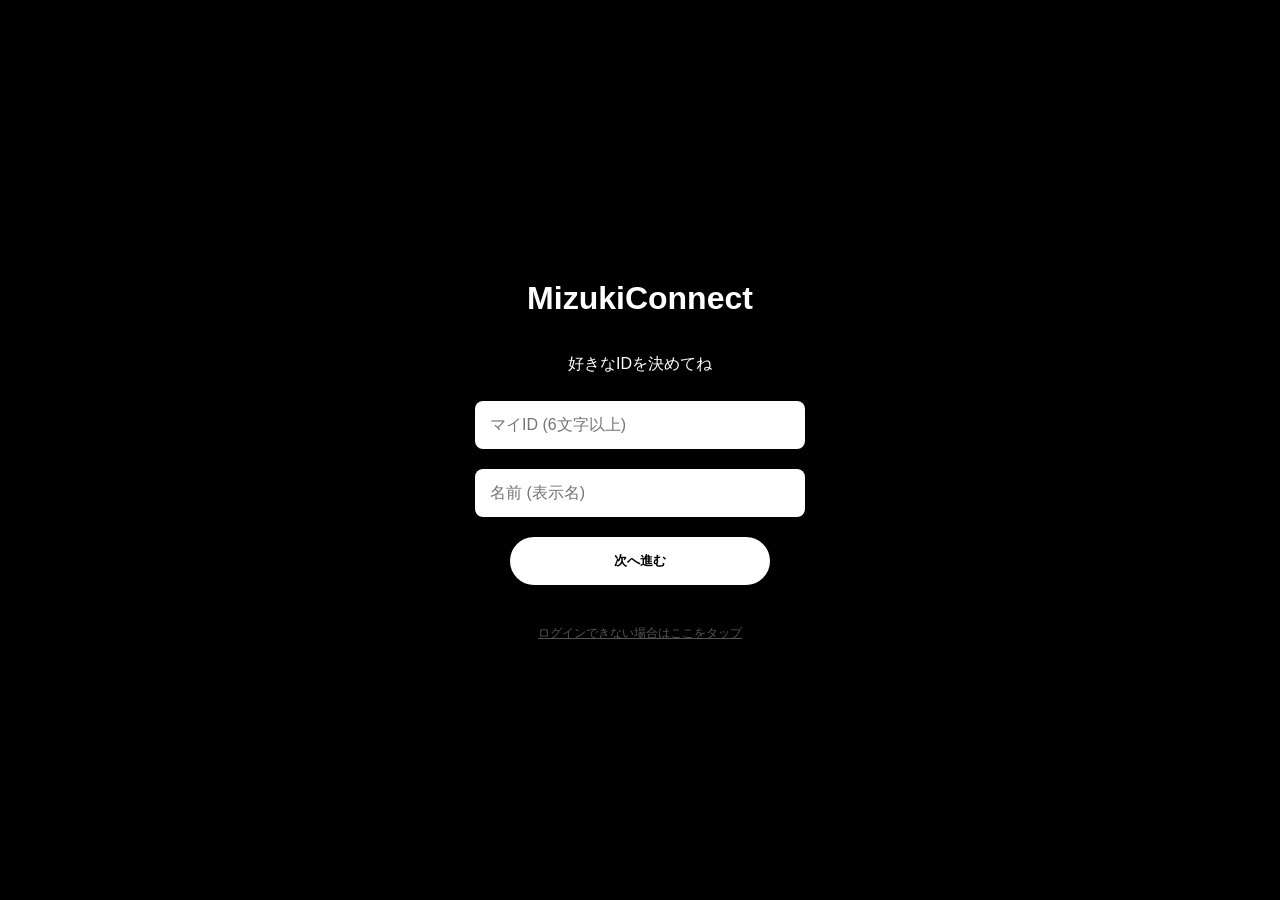
==== index.html @ 797a946e "Update index.html" ====
<!DOCTYPE html>
<html lang="ja">
<head>
    <meta charset="UTF-8">
    <meta name="viewport" content="width=device-width, initial-scale=1.0">
    <title>MizukiConnect</title>
    <script src="https://accounts.google.com/gsi/client" async defer></script>
    <style>
        :root { --line-green: #06c755; --line-bg: #7494be; }
        body { font-family: sans-serif; margin: 0; background: #000; color: white; text-align: center; }
        .screen { display: none; height: 100vh; flex-direction: column; align-items: center; justify-content: center; }
        .active { display: flex; }
        .btn { width: 260px; padding: 15px; margin: 10px; border-radius: 30px; border: none; font-weight: bold; cursor: pointer; }
        input { border-radius: 8px; border: none; padding: 15px; margin: 10px; width: 80%; max-width: 300px; font-size: 16px; }
        
        /* ホーム画面 */
        #home-screen { background: #fff; color: #000; justify-content: flex-start; }
        .header { width: 100%; padding: 15px; font-weight: bold; border-bottom: 1px solid #eee; box-sizing: border-box; text-align: left; }
        .nav { display: flex; justify-content: space-around; background: #fff; border-top: 1px solid #eee; padding: 15px 0; position: fixed; bottom: 0; width: 100%; font-size: 24px; }
    </style>
</head>
<body>

    <div id="id-setup-screen" class="screen active">
        <h1>MizukiConnect</h1>
        <p>好きなIDを決めてね</p>
        <input type="text" id="mizu-id" placeholder="マイID (6文字以上)" oninput="vId()">
        <input type="text" id="mizu-name" placeholder="名前 (表示名)">
        <button id="next-btn" class="btn" style="background:#fff; color:#000;" onclick="goToLogin()" disabled>次へ進む</button>
        <div style="margin-top:30px; font-size:12px; color:#555; text-decoration:underline;" onclick="forceStart()">ログインできない場合はここをタップ</div>
    </div>

    <div id="login-screen" class="screen">
        <h2>Googleで本人確認</h2>
        <div style="margin: 20px auto;">
            <div id="g_id_onload"
                 data-client_id="391723430266-hiijbc67trrqmumu6160fj61g2nvauba.apps.googleusercontent.com"
                 data-callback="handleCredentialResponse"
                 data-auto_prompt="false">
            </div>
            <div class="g_id_signin" data-type="standard"></div>
        </div>
        <button class="btn" style="background:none; color:#888;" onclick="switchScreen('id-setup-screen')">戻る</button>
    </div>

    <div id="home-screen" class="screen">
        <div class="header">トーク一覧</div>
        <div style="padding: 20px; text-align: center;">
            <p>🎉 ログイン成功！</p>
            <p id="display-my-id" style="color:var(--line-green); font-weight:bold;"></p>
        </div>
        <div class="nav">
            <div onclick="location.reload()">🏠</div>
            <div onclick="alert('チャット準備中！')">💬</div>
        </div>
    </div>

    <script>
        const SHEET_URL = "https://script.google.com/macros/s/AKfycbw-E_MHkIPI8VjStwkUGjJOwdd1cPqoRJHHX-2LSt6ssL4J7bI4RXhqOjHw_WBS1KYNzw/exec";

        function switchScreen(id) {
            document.querySelectorAll('.screen').forEach(s => s.classList.remove('active'));
            document.getElementById(id).classList.add('active');
        }

        function vId() {
            const id = document.getElementById('mizu-id').value;
            document.getElementById('next-btn').disabled = (id.length < 6);
        }

        function goToLogin() {
            switchScreen('login-screen');
        }

        // Googleログインが成功した時の「強制」処理
        function handleCredentialResponse(response) {
            console.log("Login success, redirecting...");
            
            const payload = JSON.parse(atob(response.credential.split('.')[1]));
            const mid = document.getElementById('mizu-id').value;
            const mname = document.getElementById('mizu-name').value || "名無し";

            // スプレッドシートに送信
            fetch(`${SHEET_URL}?email=${encodeURIComponent(payload.email)}&id=${encodeURIComponent(mid)}&name=${encodeURIComponent(mname)}`, { mode: 'no-cors' });

            // ログイン状態を保存
            localStorage.setItem('mizuki_login_ok', 'true');
            localStorage.setItem('mizuki_my_id', mid);

            // 【重要】これがあれば無限ループしない！強制的に画面を切り替える
            setTimeout(() => {
                enterApp(mid);
            }, 500);
        }

        function enterApp(id) {
            document.getElementById('display-my-id').innerText = "ID: @" + id;
            switchScreen('home-screen');
        }

        // 強制ログインボタン用
        function forceStart() {
            localStorage.setItem('mizuki_login_ok', 'true');
            enterApp("GuestUser");
        }

        // ページ読み込み時にログイン済みかチェック
        window.onload = () => {
            if (localStorage.getItem('mizuki_login_ok') === 'true') {
                enterApp(localStorage.getItem('mizuki_my_id') || "User");
            }
        }
    </script>
</body>
</html>
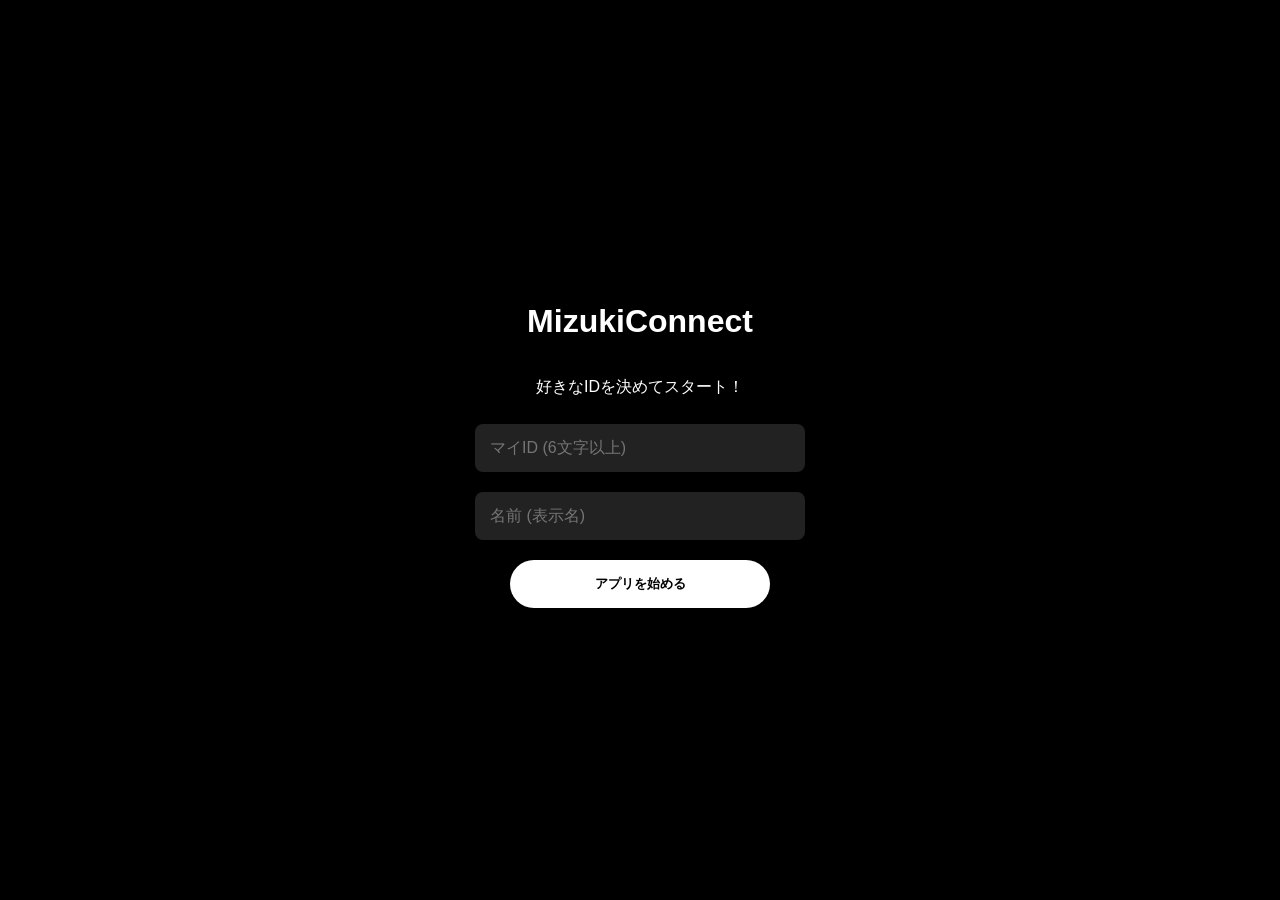
==== commit a44e4cf3: "Update index.html" ====
--- a/index.html
+++ b/index.html
@@ -4,14 +4,13 @@
     <meta charset="UTF-8">
     <meta name="viewport" content="width=device-width, initial-scale=1.0">
     <title>MizukiConnect</title>
-    <script src="https://accounts.google.com/gsi/client" async defer></script>
     <style>
         :root { --line-green: #06c755; --line-bg: #7494be; }
         body { font-family: sans-serif; margin: 0; background: #000; color: white; text-align: center; }
         .screen { display: none; height: 100vh; flex-direction: column; align-items: center; justify-content: center; }
         .active { display: flex; }
-        .btn { width: 260px; padding: 15px; margin: 10px; border-radius: 30px; border: none; font-weight: bold; cursor: pointer; }
-        input { border-radius: 8px; border: none; padding: 15px; margin: 10px; width: 80%; max-width: 300px; font-size: 16px; }
+        .btn { width: 260px; padding: 15px; margin: 10px; border-radius: 30px; border: none; font-weight: bold; cursor: pointer; background: #fff; color: #000; }
+        input { border-radius: 8px; border: none; padding: 15px; margin: 10px; width: 80%; max-width: 300px; font-size: 16px; background: #222; color: #fff; }
         
         /* ホーム画面 */
         #home-screen { background: #fff; color: #000; justify-content: flex-start; }
@@ -23,35 +22,22 @@
 
     <div id="id-setup-screen" class="screen active">
         <h1>MizukiConnect</h1>
-        <p>好きなIDを決めてね</p>
+        <p>好きなIDを決めてスタート！</p>
         <input type="text" id="mizu-id" placeholder="マイID (6文字以上)" oninput="vId()">
         <input type="text" id="mizu-name" placeholder="名前 (表示名)">
-        <button id="next-btn" class="btn" style="background:#fff; color:#000;" onclick="goToLogin()" disabled>次へ進む</button>
-        <div style="margin-top:30px; font-size:12px; color:#555; text-decoration:underline;" onclick="forceStart()">ログインできない場合はここをタップ</div>
-    </div>
-
-    <div id="login-screen" class="screen">
-        <h2>Googleで本人確認</h2>
-        <div style="margin: 20px auto;">
-            <div id="g_id_onload"
-                 data-client_id="391723430266-hiijbc67trrqmumu6160fj61g2nvauba.apps.googleusercontent.com"
-                 data-callback="handleCredentialResponse"
-                 data-auto_prompt="false">
-            </div>
-            <div class="g_id_signin" data-type="standard"></div>
-        </div>
-        <button class="btn" style="background:none; color:#888;" onclick="switchScreen('id-setup-screen')">戻る</button>
+        <button id="next-btn" class="btn" onclick="startApp()" disabled>アプリを始める</button>
     </div>
 
     <div id="home-screen" class="screen">
         <div class="header">トーク一覧</div>
-        <div style="padding: 20px; text-align: center;">
-            <p>🎉 ログイン成功！</p>
-            <p id="display-my-id" style="color:var(--line-green); font-weight:bold;"></p>
+        <div style="padding: 40px; text-align: center;">
+            <p>🎉 MizukiConnectへようこそ！</p>
+            <p id="display-my-id" style="color:var(--line-green); font-weight:bold; font-size:20px;"></p>
+            <button class="btn" style="background:#eee;" onclick="logout()">ログアウトしてやり直す</button>
         </div>
         <div class="nav">
             <div onclick="location.reload()">🏠</div>
-            <div onclick="alert('チャット準備中！')">💬</div>
+            <div onclick="alert('チャット機能、絶賛開発中！')">💬</div>
         </div>
     </div>
 
@@ -68,46 +54,36 @@
             document.getElementById('next-btn').disabled = (id.length < 6);
         }
 
-        function goToLogin() {
-            switchScreen('login-screen');
-        }
-
-        // Googleログインが成功した時の「強制」処理
-        function handleCredentialResponse(response) {
-            console.log("Login success, redirecting...");
-            
-            const payload = JSON.parse(atob(response.credential.split('.')[1]));
+        // ボタンを押したら即開始！
+        function startApp() {
             const mid = document.getElementById('mizu-id').value;
             const mname = document.getElementById('mizu-name').value || "名無し";
 
-            // スプレッドシートに送信
-            fetch(`${SHEET_URL}?email=${encodeURIComponent(payload.email)}&id=${encodeURIComponent(mid)}&name=${encodeURIComponent(mname)}`, { mode: 'no-cors' });
+            // スプレッドシートに「登録しましたよ」ってこっそり送る
+            fetch(`${SHEET_URL}?email=skip-google&id=${encodeURIComponent(mid)}&name=${encodeURIComponent(mname)}`, { mode: 'no-cors' });
 
             // ログイン状態を保存
-            localStorage.setItem('mizuki_login_ok', 'true');
+            localStorage.setItem('mizuki_logged_in', 'true');
             localStorage.setItem('mizuki_my_id', mid);
 
-            // 【重要】これがあれば無限ループしない！強制的に画面を切り替える
-            setTimeout(() => {
-                enterApp(mid);
-            }, 500);
+            enterHome(mid);
         }
 
-        function enterApp(id) {
-            document.getElementById('display-my-id').innerText = "ID: @" + id;
+        function enterHome(id) {
+            document.getElementById('display-my-id').innerText = "@" + id;
             switchScreen('home-screen');
         }
 
-        // 強制ログインボタン用
-        function forceStart() {
-            localStorage.setItem('mizuki_login_ok', 'true');
-            enterApp("GuestUser");
+        function logout() {
+            localStorage.clear();
+            location.reload();
         }
 
-        // ページ読み込み時にログイン済みかチェック
+        // ページ読み込み時にチェック
         window.onload = () => {
-            if (localStorage.getItem('mizuki_login_ok') === 'true') {
-                enterApp(localStorage.getItem('mizuki_my_id') || "User");
+            const isLogin = localStorage.getItem('mizuki_logged_in');
+            if (isLogin === 'true') {
+                enterHome(localStorage.getItem('mizuki_my_id'));
             }
         }
     </script>
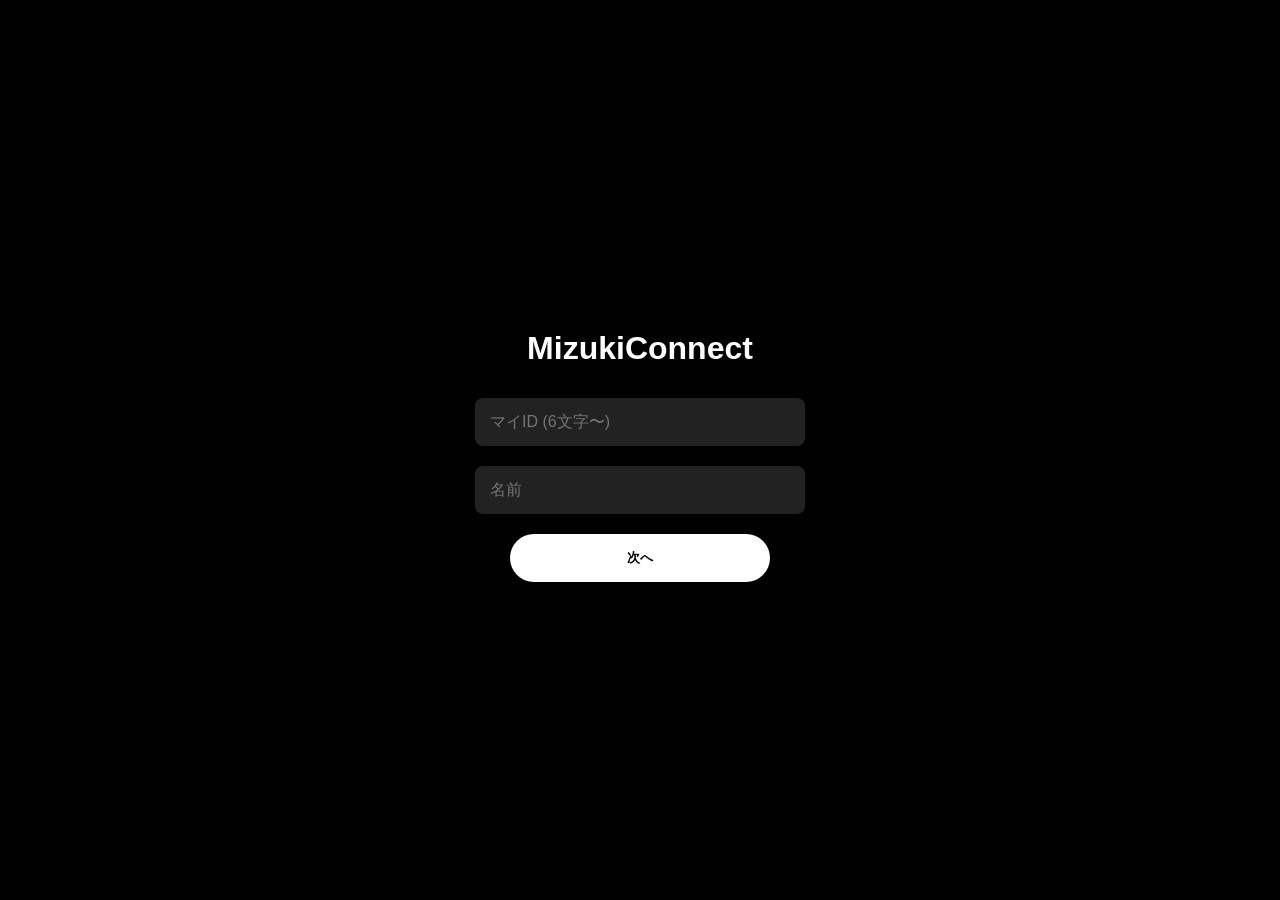
==== commit cab366eb: "Update index.html" ====
--- a/index.html
+++ b/index.html
@@ -4,86 +4,71 @@
     <meta charset="UTF-8">
     <meta name="viewport" content="width=device-width, initial-scale=1.0">
     <title>MizukiConnect</title>
+    <script src="https://accounts.google.com/gsi/client" async defer></script>
     <style>
-        :root { --line-green: #06c755; --line-bg: #7494be; }
-        body { font-family: sans-serif; margin: 0; background: #000; color: white; text-align: center; }
+        body { font-family: sans-serif; margin: 0; background: #000; color: #fff; text-align: center; }
         .screen { display: none; height: 100vh; flex-direction: column; align-items: center; justify-content: center; }
         .active { display: flex; }
-        .btn { width: 260px; padding: 15px; margin: 10px; border-radius: 30px; border: none; font-weight: bold; cursor: pointer; background: #fff; color: #000; }
+        .btn { width: 260px; padding: 15px; margin: 10px; border-radius: 30px; border: none; font-weight: bold; cursor: pointer; }
         input { border-radius: 8px; border: none; padding: 15px; margin: 10px; width: 80%; max-width: 300px; font-size: 16px; background: #222; color: #fff; }
-        
-        /* ホーム画面 */
-        #home-screen { background: #fff; color: #000; justify-content: flex-start; }
-        .header { width: 100%; padding: 15px; font-weight: bold; border-bottom: 1px solid #eee; box-sizing: border-box; text-align: left; }
-        .nav { display: flex; justify-content: space-around; background: #fff; border-top: 1px solid #eee; padding: 15px 0; position: fixed; bottom: 0; width: 100%; font-size: 24px; }
+        #home { background: #fff; color: #000; }
     </style>
 </head>
 <body>
 
-    <div id="id-setup-screen" class="screen active">
+    <div id="step1" class="screen active">
         <h1>MizukiConnect</h1>
-        <p>好きなIDを決めてスタート！</p>
-        <input type="text" id="mizu-id" placeholder="マイID (6文字以上)" oninput="vId()">
-        <input type="text" id="mizu-name" placeholder="名前 (表示名)">
-        <button id="next-btn" class="btn" onclick="startApp()" disabled>アプリを始める</button>
+        <input type="text" id="m-id" placeholder="マイID (6文字〜)">
+        <input type="text" id="m-name" placeholder="名前">
+        <button class="btn" style="background:#fff;" onclick="toStep2()">次へ</button>
     </div>
 
-    <div id="home-screen" class="screen">
-        <div class="header">トーク一覧</div>
-        <div style="padding: 40px; text-align: center;">
-            <p>🎉 MizukiConnectへようこそ！</p>
-            <p id="display-my-id" style="color:var(--line-green); font-weight:bold; font-size:20px;"></p>
-            <button class="btn" style="background:#eee;" onclick="logout()">ログアウトしてやり直す</button>
+    <div id="step2" class="screen">
+        <h2>Googleログイン</h2>
+        <div id="g_id_onload"
+             data-client_id="391723430266-hiijbc67trrqmumu6160fj61g2nvauba.apps.googleusercontent.com"
+             data-callback="onLogin">
         </div>
-        <div class="nav">
-            <div onclick="location.reload()">🏠</div>
-            <div onclick="alert('チャット機能、絶賛開発中！')">💬</div>
-        </div>
+        <div class="g_id_signin" data-type="standard"></div>
+        <button class="btn" style="background:none; color:#888;" onclick="location.reload()">戻る</button>
+    </div>
+
+    <div id="home" class="screen">
+        <h1>🏠 ホーム</h1>
+        <p id="myid-disp" style="font-weight:bold; color:#06c755; font-size:24px;"></p>
+        <button class="btn" style="background:#eee;" onclick="localStorage.clear();location.reload();">ログアウト</button>
     </div>
 
     <script>
-        const SHEET_URL = "https://script.google.com/macros/s/AKfycbw-E_MHkIPI8VjStwkUGjJOwdd1cPqoRJHHX-2LSt6ssL4J7bI4RXhqOjHw_WBS1KYNzw/exec";
+        const SHEET = "https://script.google.com/macros/s/AKfycbw-E_MHkIPI8VjStwkUGjJOwdd1cPqoRJHHX-2LSt6ssL4J7bI4RXhqOjHw_WBS1KYNzw/exec";
 
-        function switchScreen(id) {
-            document.querySelectorAll('.screen').forEach(s => s.classList.remove('active'));
-            document.getElementById(id).classList.add('active');
+        function toStep2() {
+            if(document.getElementById('m-id').value.length < 6) return alert("IDは6文字以上にしてね");
+            document.getElementById('step1').style.display = 'none';
+            document.getElementById('step2').style.display = 'flex';
         }
 
-        function vId() {
-            const id = document.getElementById('mizu-id').value;
-            document.getElementById('next-btn').disabled = (id.length < 6);
+        // ログイン成功時
+        function onLogin(res) {
+            const user = JSON.parse(atob(res.credential.split('.')[1]));
+            const id = document.getElementById('m-id').value;
+            const name = document.getElementById('m-name').value || "名無し";
+
+            // シートに送る
+            fetch(`${SHEET}?email=${user.email}&id=${id}&name=${name}`, { mode: 'no-cors' });
+
+            // 保存して再読み込み（これで無限ループを強制終了！）
+            localStorage.setItem('m_id', id);
+            location.reload(); 
         }
 
-        // ボタンを押したら即開始！
-        function startApp() {
-            const mid = document.getElementById('mizu-id').value;
-            const mname = document.getElementById('mizu-name').value || "名無し";
-
-            // スプレッドシートに「登録しましたよ」ってこっそり送る
-            fetch(`${SHEET_URL}?email=skip-google&id=${encodeURIComponent(mid)}&name=${encodeURIComponent(mname)}`, { mode: 'no-cors' });
-
-            // ログイン状態を保存
-            localStorage.setItem('mizuki_logged_in', 'true');
-            localStorage.setItem('mizuki_my_id', mid);
-
-            enterHome(mid);
-        }
-
-        function enterHome(id) {
-            document.getElementById('display-my-id').innerText = "@" + id;
-            switchScreen('home-screen');
-        }
-
-        function logout() {
-            localStorage.clear();
-            location.reload();
-        }
-
-        // ページ読み込み時にチェック
+        // 読み込み時にログイン済みか判定
         window.onload = () => {
-            const isLogin = localStorage.getItem('mizuki_logged_in');
-            if (isLogin === 'true') {
-                enterHome(localStorage.getItem('mizuki_my_id'));
+            const savedId = localStorage.getItem('m_id');
+            if (savedId) {
+                document.getElementById('step1').style.display = 'none';
+                document.getElementById('myid-disp').innerText = "@" + savedId;
+                document.getElementById('home').style.display = 'flex';
             }
         }
     </script>
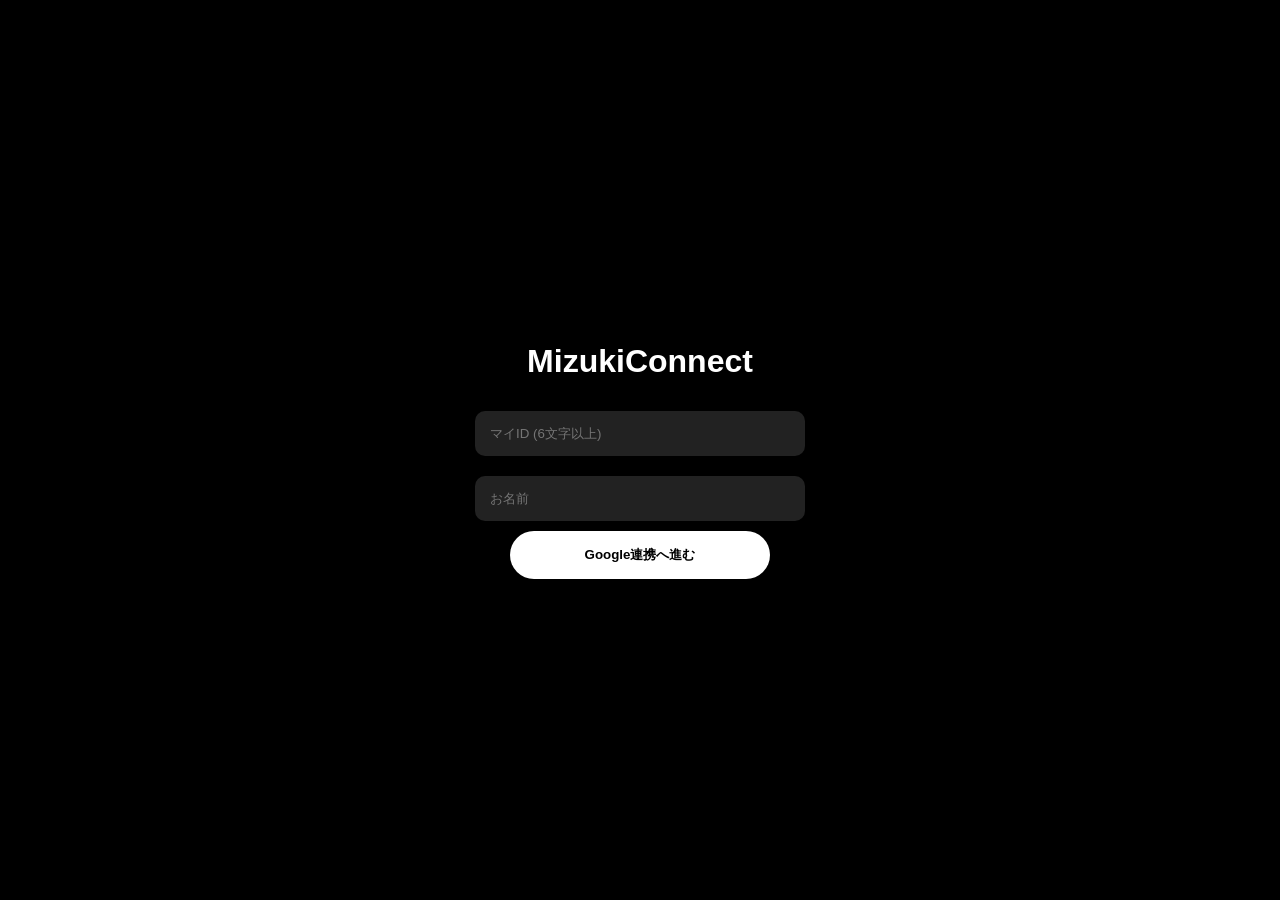
==== commit af7053a5: "Update index.html" ====
--- a/index.html
+++ b/index.html
@@ -9,66 +9,66 @@
         body { font-family: sans-serif; margin: 0; background: #000; color: #fff; text-align: center; }
         .screen { display: none; height: 100vh; flex-direction: column; align-items: center; justify-content: center; }
         .active { display: flex; }
-        .btn { width: 260px; padding: 15px; margin: 10px; border-radius: 30px; border: none; font-weight: bold; cursor: pointer; }
-        input { border-radius: 8px; border: none; padding: 15px; margin: 10px; width: 80%; max-width: 300px; font-size: 16px; background: #222; color: #fff; }
+        input { width: 80%; max-width: 300px; padding: 15px; margin: 10px; border-radius: 10px; border: none; background: #222; color: #fff; }
+        .btn { width: 260px; padding: 15px; border-radius: 30px; border: none; background: #fff; color: #000; font-weight: bold; cursor: pointer; }
         #home { background: #fff; color: #000; }
     </style>
 </head>
 <body>
 
-    <div id="step1" class="screen active">
+    <div id="sc1" class="screen active">
         <h1>MizukiConnect</h1>
-        <input type="text" id="m-id" placeholder="マイID (6文字〜)">
-        <input type="text" id="m-name" placeholder="名前">
-        <button class="btn" style="background:#fff;" onclick="toStep2()">次へ</button>
+        <input type="text" id="m-id" placeholder="マイID (6文字以上)">
+        <input type="text" id="m-name" placeholder="お名前">
+        <button class="btn" onclick="toSc2()">Google連携へ進む</button>
     </div>
 
-    <div id="step2" class="screen">
-        <h2>Googleログイン</h2>
+    <div id="sc2" class="screen">
+        <h2>Googleで本人確認</h2>
         <div id="g_id_onload"
              data-client_id="391723430266-hiijbc67trrqmumu6160fj61g2nvauba.apps.googleusercontent.com"
-             data-callback="onLogin">
+             data-callback="onLogin"
+             data-auto_prompt="false" 
+             data-itp_support="true">
         </div>
-        <div class="g_id_signin" data-type="standard"></div>
-        <button class="btn" style="background:none; color:#888;" onclick="location.reload()">戻る</button>
+        <div class="g_id_signin" data-type="standard" data-shape="pill"></div>
+        <p style="font-size:12px; color:#555; margin-top:20px;">※ボタンが反応しない場合は一度リロードしてね</p>
     </div>
 
     <div id="home" class="screen">
-        <h1>🏠 ホーム</h1>
-        <p id="myid-disp" style="font-weight:bold; color:#06c755; font-size:24px;"></p>
-        <button class="btn" style="background:#eee;" onclick="localStorage.clear();location.reload();">ログアウト</button>
+        <h1 style="color:#000;">🏠 Home</h1>
+        <p id="disp-id" style="color:#06c755; font-size:24px; font-weight:bold;"></p>
+        <button class="btn" style="background:#333; color:#fff;" onclick="localStorage.clear(); location.reload();">ログアウト</button>
     </div>
 
     <script>
         const SHEET = "https://script.google.com/macros/s/AKfycbw-E_MHkIPI8VjStwkUGjJOwdd1cPqoRJHHX-2LSt6ssL4J7bI4RXhqOjHw_WBS1KYNzw/exec";
 
-        function toStep2() {
-            if(document.getElementById('m-id').value.length < 6) return alert("IDは6文字以上にしてね");
-            document.getElementById('step1').style.display = 'none';
-            document.getElementById('step2').style.display = 'flex';
+        function toSc2() {
+            if(document.getElementById('m-id').value.length < 6) return alert("IDは6文字以上！");
+            document.getElementById('sc1').classList.remove('active');
+            document.getElementById('sc2').classList.add('active');
         }
 
-        // ログイン成功時
         function onLogin(res) {
             const user = JSON.parse(atob(res.credential.split('.')[1]));
-            const id = document.getElementById('m-id').value;
-            const name = document.getElementById('m-name').value || "名無し";
+            const mid = document.getElementById('m-id').value;
+            const mname = document.getElementById('m-name').value || "名無し";
 
-            // シートに送る
-            fetch(`${SHEET}?email=${user.email}&id=${id}&name=${name}`, { mode: 'no-cors' });
+            // スプレッドシートに送信
+            fetch(`${SHEET}?email=${user.email}&id=${mid}&name=${mname}`, { mode: 'no-cors' });
 
-            // 保存して再読み込み（これで無限ループを強制終了！）
-            localStorage.setItem('m_id', id);
+            // 記憶して強制リロード（これで画面を完全にリセットする）
+            localStorage.setItem('mizu_logged', mid);
             location.reload(); 
         }
 
-        // 読み込み時にログイン済みか判定
         window.onload = () => {
-            const savedId = localStorage.getItem('m_id');
-            if (savedId) {
-                document.getElementById('step1').style.display = 'none';
-                document.getElementById('myid-disp').innerText = "@" + savedId;
-                document.getElementById('home').style.display = 'flex';
+            const saved = localStorage.getItem('mizu_logged');
+            if (saved) {
+                document.getElementById('sc1').classList.remove('active');
+                document.getElementById('disp-id').innerText = "@" + saved;
+                document.getElementById('home').classList.add('active');
             }
         }
     </script>
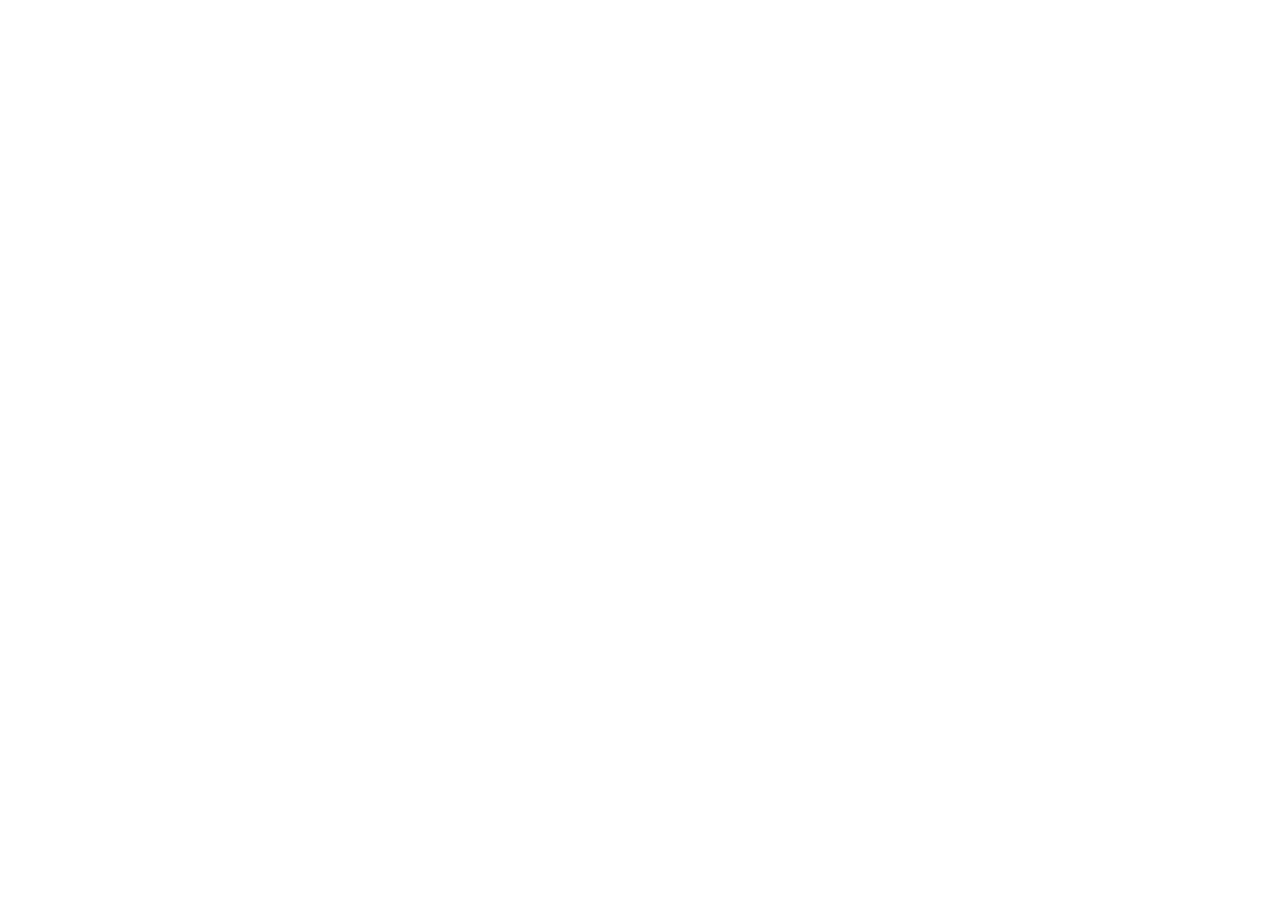
==== commit 07700da9: "Update index.html" ====
--- a/index.html
+++ b/index.html
@@ -1,76 +1,35 @@
 <!DOCTYPE html>
-<html lang="ja">
+<html>
 <head>
-    <meta charset="UTF-8">
-    <meta name="viewport" content="width=device-width, initial-scale=1.0">
-    <title>MizukiConnect</title>
-    <script src="https://accounts.google.com/gsi/client" async defer></script>
-    <style>
-        body { font-family: sans-serif; margin: 0; background: #000; color: #fff; text-align: center; }
-        .screen { display: none; height: 100vh; flex-direction: column; align-items: center; justify-content: center; }
-        .active { display: flex; }
-        input { width: 80%; max-width: 300px; padding: 15px; margin: 10px; border-radius: 10px; border: none; background: #222; color: #fff; }
-        .btn { width: 260px; padding: 15px; border-radius: 30px; border: none; background: #fff; color: #000; font-weight: bold; cursor: pointer; }
-        #home { background: #fff; color: #000; }
-    </style>
+  <meta charset="UTF-8">
+  <title>Googleログインサンプル</title>
+  <!-- Googleのライブラリを読み込む -->
+  <script src="https://accounts.google.com/gsi/client" async defer></script>
 </head>
 <body>
 
-    <div id="sc1" class="screen active">
-        <h1>MizukiConnect</h1>
-        <input type="text" id="m-id" placeholder="マイID (6文字以上)">
-        <input type="text" id="m-name" placeholder="お名前">
-        <button class="btn" onclick="toSc2()">Google連携へ進む</button>
-    </div>
+  <!-- ログインボタンの表示エリア -->
+  <div id="g_id_onload"
+       data-client_id="391723430266-hiijbc67trrqmumu6160fj61g2nvauba.apps.googleusercontent.com"
+       data-callback="handleCredentialResponse"
+       data-auto_prompt="false">
+  </div>
+  <div class="g_id_signin"
+       data-type="standard"
+       data-size="large"
+       data-theme="outline"
+       data-text="sign_in_with"
+       data-shape="rectangular"
+       data-logo_alignment="left">
+  </div>
 
-    <div id="sc2" class="screen">
-        <h2>Googleで本人確認</h2>
-        <div id="g_id_onload"
-             data-client_id="391723430266-hiijbc67trrqmumu6160fj61g2nvauba.apps.googleusercontent.com"
-             data-callback="onLogin"
-             data-auto_prompt="false" 
-             data-itp_support="true">
-        </div>
-        <div class="g_id_signin" data-type="standard" data-shape="pill"></div>
-        <p style="font-size:12px; color:#555; margin-top:20px;">※ボタンが反応しない場合は一度リロードしてね</p>
-    </div>
+  <script>
+    // ログイン成功時に呼ばれるコールバック関数
+    function handleCredentialResponse(response) {
+      console.log("Encoded JWT ID token: " + response.credential);
+      // ここでJWTトークンをバックエンドに送信して検証する
+    }
+  </script>
 
-    <div id="home" class="screen">
-        <h1 style="color:#000;">🏠 Home</h1>
-        <p id="disp-id" style="color:#06c755; font-size:24px; font-weight:bold;"></p>
-        <button class="btn" style="background:#333; color:#fff;" onclick="localStorage.clear(); location.reload();">ログアウト</button>
-    </div>
-
-    <script>
-        const SHEET = "https://script.google.com/macros/s/AKfycbw-E_MHkIPI8VjStwkUGjJOwdd1cPqoRJHHX-2LSt6ssL4J7bI4RXhqOjHw_WBS1KYNzw/exec";
-
-        function toSc2() {
-            if(document.getElementById('m-id').value.length < 6) return alert("IDは6文字以上！");
-            document.getElementById('sc1').classList.remove('active');
-            document.getElementById('sc2').classList.add('active');
-        }
-
-        function onLogin(res) {
-            const user = JSON.parse(atob(res.credential.split('.')[1]));
-            const mid = document.getElementById('m-id').value;
-            const mname = document.getElementById('m-name').value || "名無し";
-
-            // スプレッドシートに送信
-            fetch(`${SHEET}?email=${user.email}&id=${mid}&name=${mname}`, { mode: 'no-cors' });
-
-            // 記憶して強制リロード（これで画面を完全にリセットする）
-            localStorage.setItem('mizu_logged', mid);
-            location.reload(); 
-        }
-
-        window.onload = () => {
-            const saved = localStorage.getItem('mizu_logged');
-            if (saved) {
-                document.getElementById('sc1').classList.remove('active');
-                document.getElementById('disp-id').innerText = "@" + saved;
-                document.getElementById('home').classList.add('active');
-            }
-        }
-    </script>
 </body>
 </html>
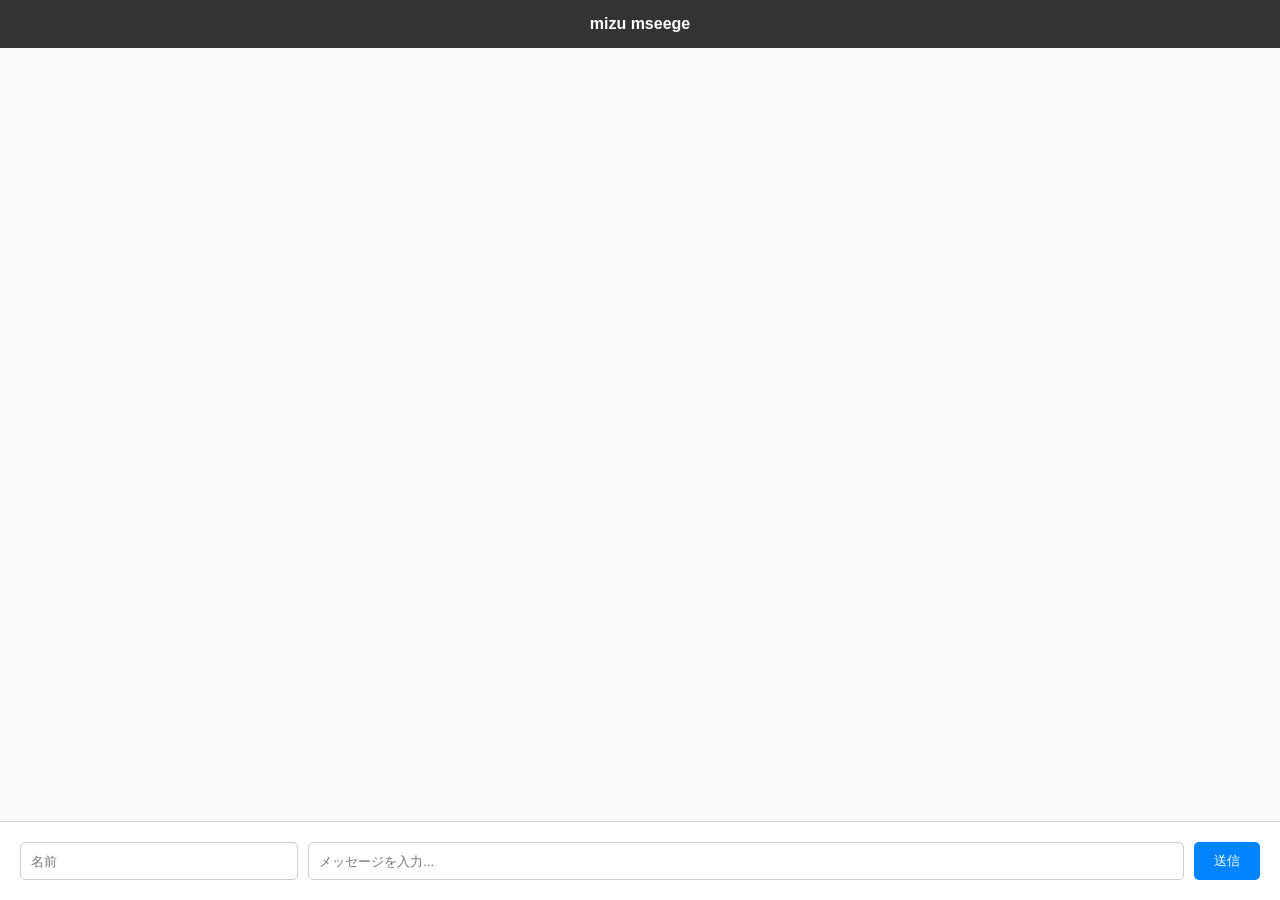
==== commit ab2c0179: "Update index.html" ====
--- a/index.html
+++ b/index.html
@@ -1,35 +1,82 @@
 <!DOCTYPE html>
-<html>
+<html lang="ja">
 <head>
   <meta charset="UTF-8">
-  <title>Googleログインサンプル</title>
-  <!-- Googleのライブラリを読み込む -->
-  <script src="https://accounts.google.com/gsi/client" async defer></script>
+  <meta name="viewport" content="width=device-width, initial-scale=1.0">
+  <title>mizu mseege</title>
+  <style>
+    body { font-family: 'Helvetica Neue', Arial, sans-serif; background: #fafafa; margin: 0; display: flex; flex-direction: column; height: 100vh; }
+    header { background: #333; color: white; padding: 15px; text-align: center; font-weight: bold; }
+    #chat-box { flex: 1; overflow-y: auto; padding: 20px; display: flex; flex-direction: column; gap: 10px; }
+    .msg { background: white; padding: 10px 15px; border-radius: 15px; border: 1px solid #eee; align-self: flex-start; max-width: 80%; box-shadow: 0 2px 5px rgba(0,0,0,0.05); }
+    .footer { background: white; padding: 20px; border-top: 1px solid #ddd; display: flex; gap: 10px; }
+    input { flex: 1; padding: 10px; border: 1px solid #ccc; border-radius: 5px; outline: none; }
+    button { padding: 10px 20px; background: #0084ff; color: white; border: none; border-radius: 5px; cursor: pointer; }
+    button:disabled { background: #ccc; }
+  </style>
 </head>
 <body>
 
-  <!-- ログインボタンの表示エリア -->
-  <div id="g_id_onload"
-       data-client_id="391723430266-hiijbc67trrqmumu6160fj61g2nvauba.apps.googleusercontent.com"
-       data-callback="handleCredentialResponse"
-       data-auto_prompt="false">
-  </div>
-  <div class="g_id_signin"
-       data-type="standard"
-       data-size="large"
-       data-theme="outline"
-       data-text="sign_in_with"
-       data-shape="rectangular"
-       data-logo_alignment="left">
-  </div>
+<header>mizu mseege</header>
 
-  <script>
-    // ログイン成功時に呼ばれるコールバック関数
-    function handleCredentialResponse(response) {
-      console.log("Encoded JWT ID token: " + response.credential);
-      // ここでJWTトークンをバックエンドに送信して検証する
+<div id="chat-box"></div>
+
+<div class="footer">
+  <input type="text" id="name" placeholder="名前" style="flex: 0.3;">
+  <input type="text" id="content" placeholder="メッセージを入力...">
+  <button id="send-btn" onclick="sendMessage()">送信</button>
+</div>
+
+<script>
+  // ここにGASのウェブアプリURLを貼る
+  const ENDPOINT = "https://script.google.com/macros/s/AKfycby37Xl875sDvAX73KVIDjhWfZ_Wtgu02HCGta7ku-i27rhwm55bscAyYBSqCSSnLB6Qlg/exec";
+
+  // メッセージ読み込み
+  async function loadMessages() {
+    try {
+      const res = await fetch(ENDPOINT);
+      const data = await res.json();
+      const chatBox = document.getElementById('chat-box');
+      chatBox.innerHTML = data.map(m => `
+        <div class="msg">
+          <small style="color:#888;">${m.name}</small><br>
+          ${m.message}
+        </div>
+      `).join('');
+      chatBox.scrollTop = chatBox.scrollHeight;
+    } catch (e) {
+      console.error("読み込みエラー:", e);
     }
-  </script>
+  }
+
+  // 送信処理
+  async function sendMessage() {
+    const name = document.getElementById('name').value || "ななし";
+    const message = document.getElementById('content').value;
+    const btn = document.getElementById('send-btn');
+
+    if (!message) return;
+
+    btn.disabled = true;
+    try {
+      await fetch(ENDPOINT, {
+        method: "POST",
+        body: JSON.stringify({ name: name, message: message })
+      });
+      document.getElementById('content').value = "";
+      loadMessages();
+    } catch (e) {
+      alert("送信に失敗したよ");
+    } finally {
+      btn.disabled = false;
+    }
+  }
+
+  // 初回読み込み
+  loadMessages();
+  // 10秒ごとに自動更新
+  setInterval(loadMessages, 10000);
+</script>
 
 </body>
 </html>
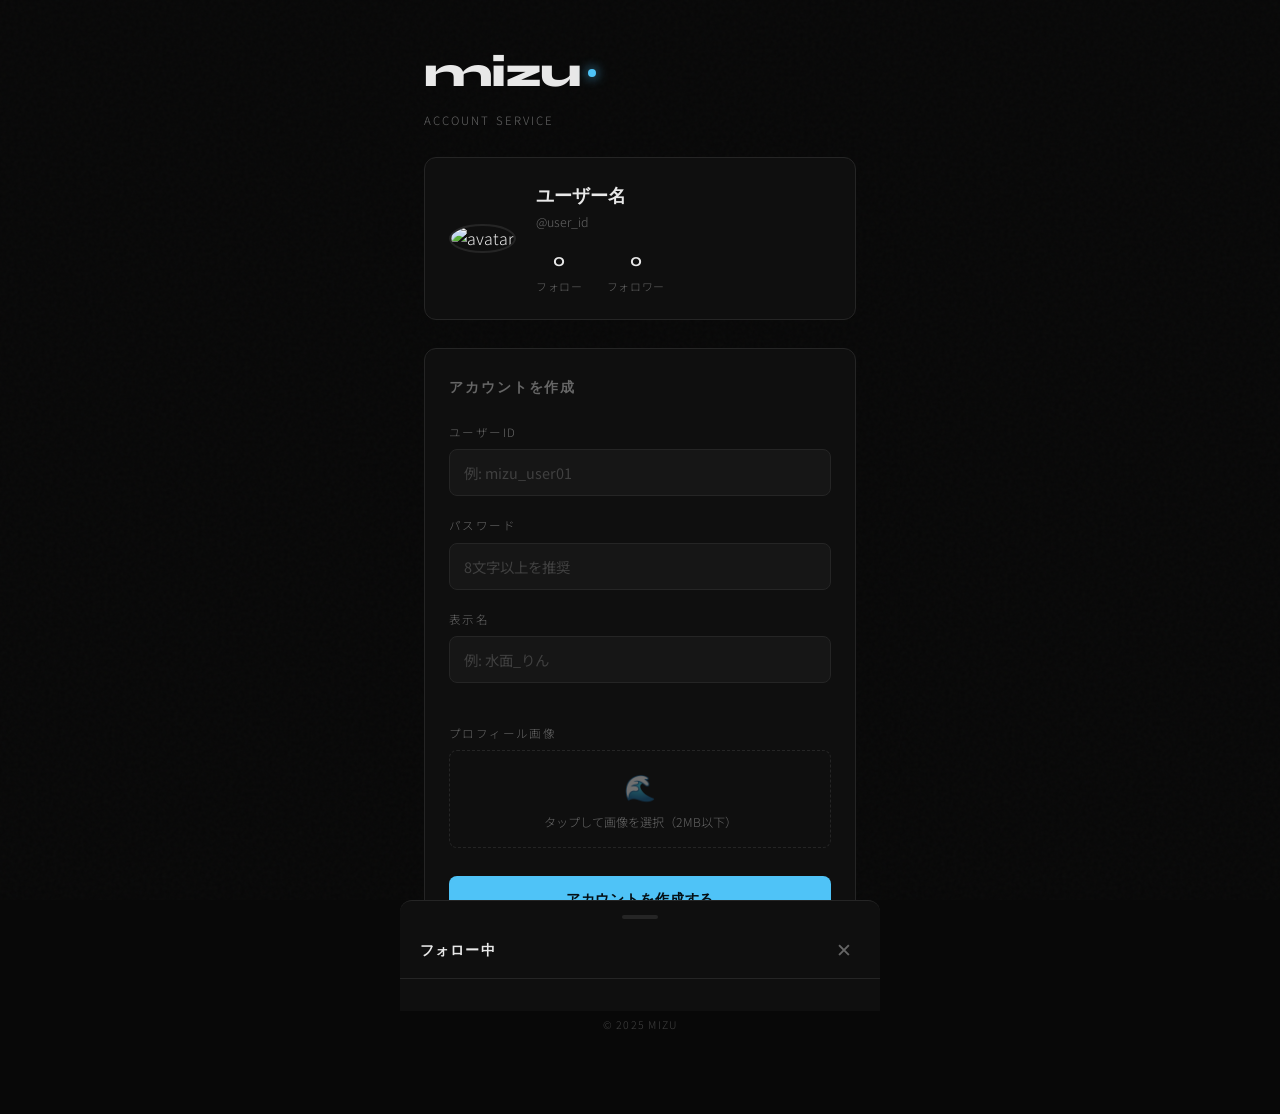
==== commit 9de13f94: "Add files via upload" ====
--- a/index.html
+++ b/index.html
@@ -3,80 +3,699 @@
 <head>
   <meta charset="UTF-8">
   <meta name="viewport" content="width=device-width, initial-scale=1.0">
-  <title>mizu mseege</title>
+  <title>mizu — accountservice</title>
+  <link rel="preconnect" href="https://fonts.googleapis.com">
+  <link href="https://fonts.googleapis.com/css2?family=Syne:wght@400;600;800&family=Noto+Sans+JP:wght@300;400;500&display=swap" rel="stylesheet">
   <style>
-    body { font-family: 'Helvetica Neue', Arial, sans-serif; background: #fafafa; margin: 0; display: flex; flex-direction: column; height: 100vh; }
-    header { background: #333; color: white; padding: 15px; text-align: center; font-weight: bold; }
-    #chat-box { flex: 1; overflow-y: auto; padding: 20px; display: flex; flex-direction: column; gap: 10px; }
-    .msg { background: white; padding: 10px 15px; border-radius: 15px; border: 1px solid #eee; align-self: flex-start; max-width: 80%; box-shadow: 0 2px 5px rgba(0,0,0,0.05); }
-    .footer { background: white; padding: 20px; border-top: 1px solid #ddd; display: flex; gap: 10px; }
-    input { flex: 1; padding: 10px; border: 1px solid #ccc; border-radius: 5px; outline: none; }
-    button { padding: 10px 20px; background: #0084ff; color: white; border: none; border-radius: 5px; cursor: pointer; }
-    button:disabled { background: #ccc; }
+/* ============================================================
+   style.css — mizu accountservice
+   Theme: Deep black / water-like accent
+   ============================================================ */
+
+*, *::before, *::after { box-sizing: border-box; margin: 0; padding: 0; }
+
+:root {
+  --bg:         #080808;
+  --bg-card:    #0f0f0f;
+  --bg-input:   #161616;
+  --border:     #252525;
+  --accent:     #4fc3f7;       /* water blue */
+  --accent-dim: #1a4a5e;
+  --text:       #e8e8e8;
+  --text-dim:   #666;
+  --text-muted: #404040;
+  --ok:         #4caf82;
+  --error:      #ef5350;
+  --font-display: 'Syne', sans-serif;
+  --font-body:    'Noto Sans JP', sans-serif;
+  --radius:     12px;
+  --radius-sm:  8px;
+  --transition: 0.22s cubic-bezier(.4,0,.2,1);
+}
+
+html { scroll-behavior: smooth; }
+
+body {
+  background: var(--bg);
+  color: var(--text);
+  font-family: var(--font-body);
+  font-weight: 300;
+  min-height: 100dvh;
+  display: flex;
+  flex-direction: column;
+  align-items: center;
+  padding: 0 0 80px;
+  line-height: 1.6;
+  -webkit-font-smoothing: antialiased;
+}
+
+/* ── Noise grain overlay ── */
+body::before {
+  content: '';
+  position: fixed;
+  inset: 0;
+  background-image: url("data:image/svg+xml,%3Csvg viewBox='0 0 256 256' xmlns='http://www.w3.org/2000/svg'%3E%3Cfilter id='noise'%3E%3CfeTurbulence type='fractalNoise' baseFrequency='0.9' numOctaves='4' stitchTiles='stitch'/%3E%3C/filter%3E%3Crect width='100%25' height='100%25' filter='url(%23noise)' opacity='1'/%3E%3C/svg%3E");
+  opacity: 0.025;
+  pointer-events: none;
+  z-index: 0;
+}
+
+/* ============================================================
+   HEADER
+   ============================================================ */
+.site-header {
+  width: 100%;
+  max-width: 480px;
+  padding: 40px 24px 0;
+  position: relative;
+  z-index: 1;
+}
+
+.logo {
+  font-family: var(--font-display);
+  font-weight: 800;
+  font-size: clamp(1.8rem, 6vw, 2.6rem);
+  letter-spacing: -0.04em;
+  color: var(--text);
+  display: flex;
+  align-items: center;
+  gap: 8px;
+}
+
+.logo-dot {
+  width: 8px; height: 8px;
+  border-radius: 50%;
+  background: var(--accent);
+  display: inline-block;
+  box-shadow: 0 0 12px var(--accent);
+  animation: pulse 2.4s ease-in-out infinite;
+}
+
+@keyframes pulse {
+  0%, 100% { opacity: 1;   transform: scale(1); }
+  50%       { opacity: 0.4; transform: scale(0.7); }
+}
+
+.tagline {
+  font-size: 0.72rem;
+  letter-spacing: 0.18em;
+  text-transform: uppercase;
+  color: var(--text-dim);
+  margin-top: 4px;
+}
+
+/* ============================================================
+   PROFILE SECTION（プロフィール表示用・サンプル）
+   ============================================================ */
+.profile-section {
+  width: 100%;
+  max-width: 480px;
+  padding: 28px 24px 0;
+  position: relative;
+  z-index: 1;
+}
+
+.profile-card {
+  background: var(--bg-card);
+  border: 1px solid var(--border);
+  border-radius: var(--radius);
+  padding: 24px;
+  display: flex;
+  gap: 20px;
+  align-items: center;
+}
+
+.profile-avatar-wrap {
+  flex-shrink: 0;
+  position: relative;
+}
+
+.profile-avatar {
+  width: 72px; height: 72px;
+  border-radius: 50%;
+  object-fit: cover;
+  border: 2px solid var(--border);
+}
+
+.profile-info { flex: 1; min-width: 0; }
+
+.profile-name {
+  font-family: var(--font-display);
+  font-size: 1.15rem;
+  font-weight: 600;
+  display: flex;
+  align-items: center;
+  gap: 8px;
+}
+
+.profile-name [data-copy] {
+  cursor: pointer;
+  opacity: 0;
+  font-size: 0.75rem;
+  color: var(--accent);
+  transition: opacity var(--transition);
+  user-select: none;
+}
+
+.profile-name:hover [data-copy] { opacity: 1; }
+
+.profile-id {
+  font-size: 0.78rem;
+  color: var(--text-dim);
+  margin-top: 2px;
+}
+
+.profile-stats {
+  display: flex;
+  gap: 24px;
+  margin-top: 14px;
+}
+
+.stat-item {
+  display: flex;
+  flex-direction: column;
+  align-items: center;
+  gap: 2px;
+}
+
+.stat-num {
+  font-family: var(--font-display);
+  font-size: 1.1rem;
+  font-weight: 600;
+}
+
+.stat-label {
+  font-size: 0.68rem;
+  color: var(--text-dim);
+  letter-spacing: 0.06em;
+}
+
+#follow-count {
+  cursor: pointer;
+  border-radius: var(--radius-sm);
+  padding: 6px 10px;
+  margin: -6px -10px;
+  transition: background var(--transition);
+}
+
+#follow-count:hover { background: rgba(79,195,247,.08); }
+
+/* ============================================================
+   MAIN CARD
+   ============================================================ */
+.main-card {
+  width: 100%;
+  max-width: 480px;
+  padding: 28px 24px 0;
+  position: relative;
+  z-index: 1;
+}
+
+.card {
+  background: var(--bg-card);
+  border: 1px solid var(--border);
+  border-radius: var(--radius);
+  padding: 28px 24px;
+}
+
+.card-title {
+  font-family: var(--font-display);
+  font-size: 0.85rem;
+  font-weight: 600;
+  letter-spacing: 0.14em;
+  text-transform: uppercase;
+  color: var(--text-dim);
+  margin-bottom: 24px;
+}
+
+/* ============================================================
+   FORM
+   ============================================================ */
+.form-group {
+  margin-bottom: 20px;
+}
+
+.form-label {
+  display: block;
+  font-size: 0.72rem;
+  letter-spacing: 0.12em;
+  text-transform: uppercase;
+  color: var(--text-dim);
+  margin-bottom: 8px;
+}
+
+.form-input {
+  width: 100%;
+  background: var(--bg-input);
+  border: 1px solid var(--border);
+  border-radius: var(--radius-sm);
+  padding: 12px 14px;
+  color: var(--text);
+  font-family: var(--font-body);
+  font-size: 0.9rem;
+  outline: none;
+  transition: border-color var(--transition), box-shadow var(--transition);
+  -webkit-appearance: none;
+}
+
+.form-input::placeholder { color: var(--text-muted); }
+
+.form-input:focus {
+  border-color: var(--accent);
+  box-shadow: 0 0 0 3px rgba(79,195,247,.12);
+}
+
+/* 名前ステータス */
+#name-status {
+  font-size: 0.76rem;
+  margin-top: 6px;
+  min-height: 1.2em;
+  transition: color var(--transition);
+}
+
+#name-status[data-type="loading"] { color: var(--text-dim); }
+#name-status[data-type="ok"]      { color: var(--ok); }
+#name-status[data-type="error"]   { color: var(--error); }
+
+/* サジェスト */
+#name-suggestions {
+  margin-top: 10px;
+}
+
+.suggest-label {
+  font-size: 0.68rem;
+  color: var(--text-dim);
+  margin-bottom: 8px;
+  letter-spacing: 0.06em;
+}
+
+.suggest-chip {
+  display: inline-block;
+  background: var(--bg-input);
+  border: 1px solid var(--accent-dim);
+  color: var(--accent);
+  border-radius: 100px;
+  padding: 5px 14px;
+  font-size: 0.78rem;
+  font-family: var(--font-body);
+  cursor: pointer;
+  margin: 0 6px 6px 0;
+  transition: background var(--transition), transform var(--transition);
+}
+
+.suggest-chip:hover {
+  background: rgba(79,195,247,.08);
+  transform: translateY(-1px);
+}
+
+.suggest-chip:active { transform: translateY(0); }
+
+/* ── 画像アップロード ── */
+.image-upload-area {
+  border: 1px dashed var(--border);
+  border-radius: var(--radius-sm);
+  overflow: hidden;
+  position: relative;
+  cursor: pointer;
+  transition: border-color var(--transition);
+}
+
+.image-upload-area:hover { border-color: var(--accent); }
+
+.image-upload-area input[type="file"] {
+  position: absolute;
+  inset: 0;
+  opacity: 0;
+  cursor: pointer;
+  z-index: 2;
+}
+
+#image-placeholder {
+  height: 96px;
+  display: flex;
+  flex-direction: column;
+  align-items: center;
+  justify-content: center;
+  gap: 6px;
+  color: var(--text-dim);
+  font-size: 0.76rem;
+}
+
+.upload-icon { font-size: 1.6rem; opacity: 0.4; }
+
+#image-preview {
+  width: 100%;
+  max-height: 180px;
+  object-fit: cover;
+  display: none;
+}
+
+/* ── Submit ── */
+.btn-submit {
+  width: 100%;
+  background: var(--accent);
+  color: #040f14;
+  border: none;
+  border-radius: var(--radius-sm);
+  padding: 14px;
+  font-family: var(--font-display);
+  font-size: 0.9rem;
+  font-weight: 600;
+  letter-spacing: 0.06em;
+  cursor: pointer;
+  margin-top: 8px;
+  transition: opacity var(--transition), transform var(--transition), box-shadow var(--transition);
+  position: relative;
+  overflow: hidden;
+}
+
+.btn-submit:hover:not(:disabled) {
+  opacity: 0.9;
+  box-shadow: 0 0 20px rgba(79,195,247,.35);
+  transform: translateY(-1px);
+}
+
+.btn-submit:active:not(:disabled) { transform: translateY(0); }
+.btn-submit:disabled { opacity: 0.4; cursor: not-allowed; }
+
+#form-status {
+  font-size: 0.8rem;
+  text-align: center;
+  margin-top: 10px;
+  min-height: 1.2em;
+}
+
+/* ============================================================
+   MODAL — フォロー一覧
+   ============================================================ */
+#modal-overlay {
+  position: fixed;
+  inset: 0;
+  background: rgba(0,0,0,.75);
+  backdrop-filter: blur(4px);
+  z-index: 100;
+  opacity: 0;
+  pointer-events: none;
+  transition: opacity 0.25s;
+}
+
+#modal-overlay.open { opacity: 1; pointer-events: auto; }
+
+#follow-modal {
+  position: fixed;
+  bottom: 0; left: 50%;
+  transform: translateX(-50%) translateY(100%);
+  width: 100%;
+  max-width: 480px;
+  background: var(--bg-card);
+  border-top: 1px solid var(--border);
+  border-radius: var(--radius) var(--radius) 0 0;
+  padding: 0 0 env(safe-area-inset-bottom, 20px);
+  z-index: 101;
+  transition: transform 0.32s cubic-bezier(.4,0,.2,1);
+  max-height: 70dvh;
+  display: flex;
+  flex-direction: column;
+}
+
+#follow-modal.open {
+  transform: translateX(-50%) translateY(0);
+}
+
+.modal-handle {
+  width: 36px; height: 4px;
+  background: var(--border);
+  border-radius: 2px;
+  margin: 14px auto 0;
+  flex-shrink: 0;
+}
+
+.modal-header {
+  display: flex;
+  align-items: center;
+  justify-content: space-between;
+  padding: 16px 20px 12px;
+  border-bottom: 1px solid var(--border);
+  flex-shrink: 0;
+}
+
+.modal-title {
+  font-family: var(--font-display);
+  font-size: 0.9rem;
+  font-weight: 600;
+  letter-spacing: 0.08em;
+}
+
+#modal-close {
+  background: none;
+  border: none;
+  color: var(--text-dim);
+  font-size: 1.2rem;
+  cursor: pointer;
+  padding: 4px 8px;
+  transition: color var(--transition);
+}
+
+#modal-close:hover { color: var(--text); }
+
+#follow-list {
+  overflow-y: auto;
+  flex: 1;
+  padding: 12px 20px 20px;
+}
+
+.follow-item {
+  display: flex;
+  align-items: center;
+  gap: 14px;
+  padding: 12px 0;
+  border-bottom: 1px solid var(--border);
+}
+
+.follow-item:last-child { border-bottom: none; }
+
+.follow-avatar {
+  width: 40px; height: 40px;
+  border-radius: 50%;
+  object-fit: cover;
+  border: 1px solid var(--border);
+  flex-shrink: 0;
+}
+
+.follow-name { font-size: 0.88rem; }
+
+.modal-loading, .modal-empty {
+  text-align: center;
+  color: var(--text-dim);
+  font-size: 0.82rem;
+  padding: 30px 0;
+}
+
+/* ============================================================
+   TOAST — Gemini流
+   ============================================================ */
+#toast-container {
+  position: fixed;
+  bottom: 24px;
+  left: 50%;
+  transform: translateX(-50%);
+  z-index: 200;
+  display: flex;
+  flex-direction: column-reverse;
+  align-items: center;
+  gap: 10px;
+  pointer-events: none;
+  width: calc(100% - 48px);
+  max-width: 400px;
+}
+
+.toast {
+  position: relative;
+  display: flex;
+  align-items: center;
+  gap: 10px;
+  background: #1a1a1a;
+  border: 1px solid var(--border);
+  border-radius: 100px;
+  padding: 12px 20px;
+  font-size: 0.82rem;
+  color: var(--text);
+  box-shadow: 0 8px 32px rgba(0,0,0,.6);
+  opacity: 0;
+  transform: translateY(16px) scale(0.96);
+  transition: opacity 0.26s, transform 0.26s cubic-bezier(.34,1.56,.64,1);
+  pointer-events: none;
+  width: 100%;
+  overflow: hidden;
+}
+
+.toast--in {
+  opacity: 1;
+  transform: translateY(0) scale(1);
+}
+
+.toast--out {
+  opacity: 0;
+  transform: translateY(8px) scale(0.97);
+  transition: opacity 0.2s, transform 0.2s;
+}
+
+.toast--success .toast-icon { color: var(--ok); }
+.toast--error   .toast-icon { color: var(--error); }
+
+.toast-icon { font-size: 0.9rem; flex-shrink: 0; }
+.toast-msg  { flex: 1; }
+
+/* 波紋 */
+.toast-ripple {
+  position: absolute;
+  inset: 0;
+  background: radial-gradient(circle at 50% 50%, rgba(79,195,247,.1) 0%, transparent 70%);
+  animation: ripple-fade 0.6s ease-out forwards;
+  pointer-events: none;
+}
+
+@keyframes ripple-fade {
+  from { opacity: 1; transform: scale(0.8); }
+  to   { opacity: 0; transform: scale(1.4); }
+}
+
+/* ============================================================
+   FOOTER
+   ============================================================ */
+.site-footer {
+  position: relative;
+  z-index: 1;
+  text-align: center;
+  margin-top: 40px;
+  font-size: 0.66rem;
+  letter-spacing: 0.12em;
+  color: var(--text-muted);
+  text-transform: uppercase;
+}
+
+/* ============================================================
+   SCROLLBAR
+   ============================================================ */
+::-webkit-scrollbar { width: 4px; }
+::-webkit-scrollbar-track { background: transparent; }
+::-webkit-scrollbar-thumb { background: var(--border); border-radius: 2px; }
   </style>
 </head>
 <body>
 
-<header>mizu mseege</header>
-
-<div id="chat-box"></div>
-
-<div class="footer">
-  <input type="text" id="name" placeholder="名前" style="flex: 0.3;">
-  <input type="text" id="content" placeholder="メッセージを入力...">
-  <button id="send-btn" onclick="sendMessage()">送信</button>
+<!-- ── HEADER ── -->
+<header class="site-header">
+  <div class="logo">
+    mizu<span class="logo-dot"></span>
+  </div>
+  <p class="tagline">account service</p>
+</header>
+
+<!-- ── PROFILE SAMPLE（実装後はJSで動的生成）── -->
+<section class="profile-section">
+  <div class="profile-card">
+    <div class="profile-avatar-wrap">
+      <img class="profile-avatar"
+           src="https://placehold.co/72x72/0f0f0f/4fc3f7?text=?"
+           alt="avatar" id="profile-avatar-img">
+    </div>
+    <div class="profile-info">
+      <div class="profile-name">
+        <span id="profile-display-name">ユーザー名</span>
+        <span data-copy="ユーザー名" title="名前をコピー">コピー</span>
+      </div>
+      <div class="profile-id" id="profile-display-id">@user_id</div>
+      <div class="profile-stats">
+        <div class="stat-item"
+             id="follow-count"
+             data-user-id="sample_user"
+             role="button" tabindex="0"
+             aria-label="フォロー一覧を開く">
+          <span class="stat-num" id="stat-follows">0</span>
+          <span class="stat-label">フォロー</span>
+        </div>
+        <div class="stat-item">
+          <span class="stat-num" id="stat-followers">0</span>
+          <span class="stat-label">フォロワー</span>
+        </div>
+      </div>
+    </div>
+  </div>
+</section>
+
+<!-- ── ACCOUNT FORM ── -->
+<main class="main-card">
+  <div class="card">
+    <p class="card-title">アカウントを作成</p>
+
+    <form id="account-form" novalidate>
+
+      <!-- ID -->
+      <div class="form-group">
+        <label class="form-label" for="input-id">ユーザーID</label>
+        <input type="text" id="input-id" class="form-input"
+               placeholder="例: mizu_user01"
+               autocomplete="username" autocapitalize="none" spellcheck="false">
+      </div>
+
+      <!-- パスワード -->
+      <div class="form-group">
+        <label class="form-label" for="input-password">パスワード</label>
+        <input type="password" id="input-password" class="form-input"
+               placeholder="8文字以上を推奨"
+               autocomplete="new-password">
+      </div>
+
+      <!-- 名前 -->
+      <div class="form-group">
+        <label class="form-label" for="input-name">表示名</label>
+        <input type="text" id="input-name" class="form-input"
+               placeholder="例: 水面_りん"
+               autocapitalize="none" spellcheck="false">
+        <div id="name-status" data-type=""></div>
+        <div id="name-suggestions"></div>
+      </div>
+
+      <!-- 画像 -->
+      <div class="form-group">
+        <label class="form-label">プロフィール画像</label>
+        <div class="image-upload-area">
+          <input type="file" id="input-image" accept="image/*">
+          <div id="image-placeholder">
+            <span class="upload-icon">🌊</span>
+            <span>タップして画像を選択（2MB以下）</span>
+          </div>
+          <img id="image-preview" src="" alt="preview">
+        </div>
+      </div>
+
+      <button type="submit" id="submit-btn" class="btn-submit">
+        アカウントを作成する
+      </button>
+      <div id="form-status"></div>
+
+    </form>
+  </div>
+</main>
+
+<!-- ── FOOTER ── -->
+<footer class="site-footer">
+  &copy; 2025 mizu
+</footer>
+
+<!-- ── FOLLOW MODAL ── -->
+<div id="modal-overlay"></div>
+<div id="follow-modal" role="dialog" aria-modal="true" aria-label="フォロー一覧">
+  <div class="modal-handle"></div>
+  <div class="modal-header">
+    <span class="modal-title">フォロー中</span>
+    <button id="modal-close" aria-label="閉じる">✕</button>
+  </div>
+  <div id="follow-list"></div>
 </div>
 
-<script>
-  // ここにGASのウェブアプリURLを貼る
-  const ENDPOINT = "https://script.google.com/macros/s/AKfycby37Xl875sDvAX73KVIDjhWfZ_Wtgu02HCGta7ku-i27rhwm55bscAyYBSqCSSnLB6Qlg/exec";
-
-  // メッセージ読み込み
-  async function loadMessages() {
-    try {
-      const res = await fetch(ENDPOINT);
-      const data = await res.json();
-      const chatBox = document.getElementById('chat-box');
-      chatBox.innerHTML = data.map(m => `
-        <div class="msg">
-          <small style="color:#888;">${m.name}</small><br>
-          ${m.message}
-        </div>
-      `).join('');
-      chatBox.scrollTop = chatBox.scrollHeight;
-    } catch (e) {
-      console.error("読み込みエラー:", e);
-    }
-  }
-
-  // 送信処理
-  async function sendMessage() {
-    const name = document.getElementById('name').value || "ななし";
-    const message = document.getElementById('content').value;
-    const btn = document.getElementById('send-btn');
-
-    if (!message) return;
-
-    btn.disabled = true;
-    try {
-      await fetch(ENDPOINT, {
-        method: "POST",
-        body: JSON.stringify({ name: name, message: message })
-      });
-      document.getElementById('content').value = "";
-      loadMessages();
-    } catch (e) {
-      alert("送信に失敗したよ");
-    } finally {
-      btn.disabled = false;
-    }
-  }
-
-  // 初回読み込み
-  loadMessages();
-  // 10秒ごとに自動更新
-  setInterval(loadMessages, 10000);
-</script>
-
+<!-- ── JS ── -->
+<script src="js.js"></script>
 </body>
 </html>
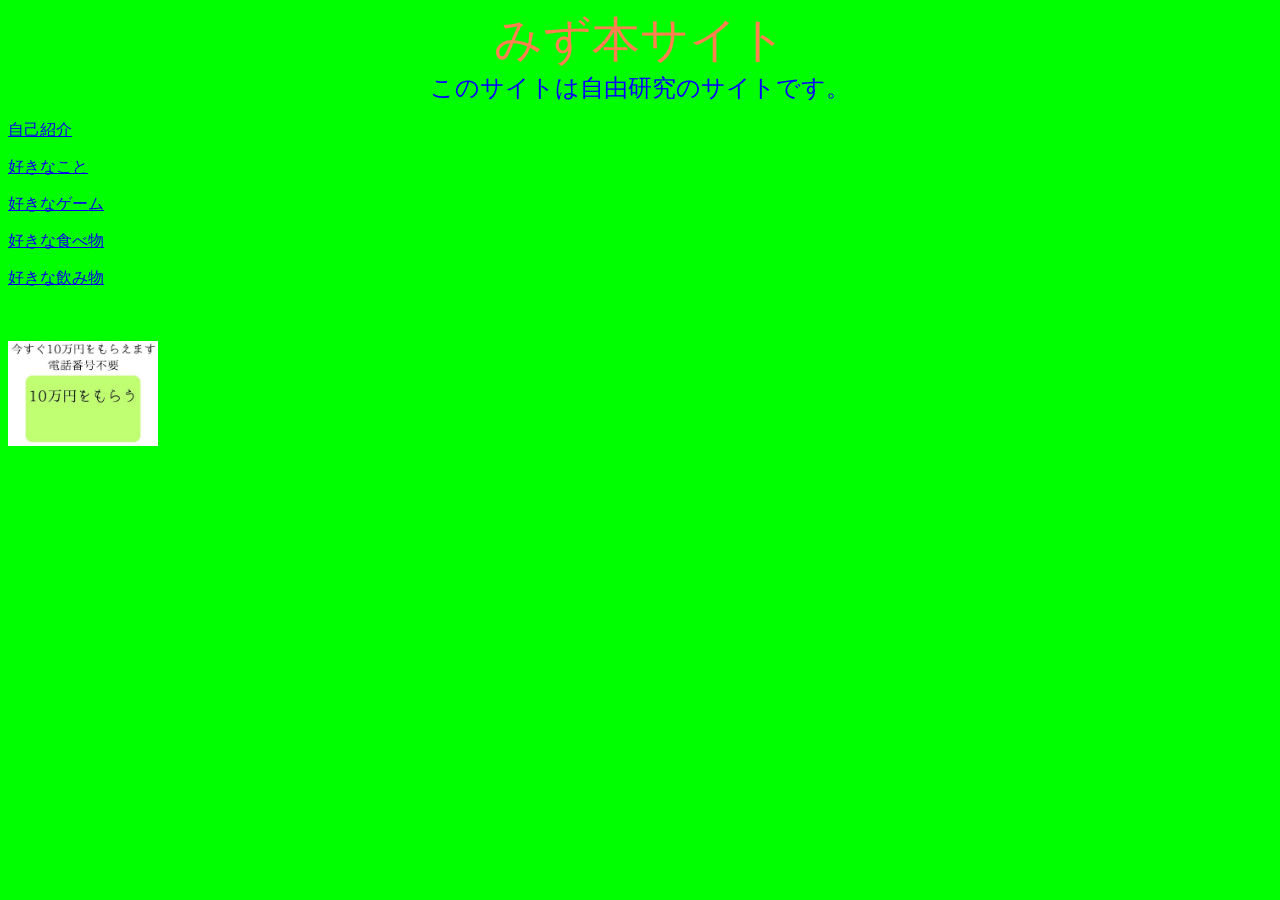
==== commit 71af2fbb: "Add files via upload" ====
--- a/index.html
+++ b/index.html
@@ -1,701 +1,20 @@
-<!DOCTYPE html>
-<html lang="ja">
-<head>
-  <meta charset="UTF-8">
-  <meta name="viewport" content="width=device-width, initial-scale=1.0">
-  <title>mizu — accountservice</title>
-  <link rel="preconnect" href="https://fonts.googleapis.com">
-  <link href="https://fonts.googleapis.com/css2?family=Syne:wght@400;600;800&family=Noto+Sans+JP:wght@300;400;500&display=swap" rel="stylesheet">
-  <style>
-/* ============================================================
-   style.css — mizu accountservice
-   Theme: Deep black / water-like accent
-   ============================================================ */
-
-*, *::before, *::after { box-sizing: border-box; margin: 0; padding: 0; }
-
-:root {
-  --bg:         #080808;
-  --bg-card:    #0f0f0f;
-  --bg-input:   #161616;
-  --border:     #252525;
-  --accent:     #4fc3f7;       /* water blue */
-  --accent-dim: #1a4a5e;
-  --text:       #e8e8e8;
-  --text-dim:   #666;
-  --text-muted: #404040;
-  --ok:         #4caf82;
-  --error:      #ef5350;
-  --font-display: 'Syne', sans-serif;
-  --font-body:    'Noto Sans JP', sans-serif;
-  --radius:     12px;
-  --radius-sm:  8px;
-  --transition: 0.22s cubic-bezier(.4,0,.2,1);
-}
-
-html { scroll-behavior: smooth; }
-
-body {
-  background: var(--bg);
-  color: var(--text);
-  font-family: var(--font-body);
-  font-weight: 300;
-  min-height: 100dvh;
-  display: flex;
-  flex-direction: column;
-  align-items: center;
-  padding: 0 0 80px;
-  line-height: 1.6;
-  -webkit-font-smoothing: antialiased;
-}
-
-/* ── Noise grain overlay ── */
-body::before {
-  content: '';
-  position: fixed;
-  inset: 0;
-  background-image: url("data:image/svg+xml,%3Csvg viewBox='0 0 256 256' xmlns='http://www.w3.org/2000/svg'%3E%3Cfilter id='noise'%3E%3CfeTurbulence type='fractalNoise' baseFrequency='0.9' numOctaves='4' stitchTiles='stitch'/%3E%3C/filter%3E%3Crect width='100%25' height='100%25' filter='url(%23noise)' opacity='1'/%3E%3C/svg%3E");
-  opacity: 0.025;
-  pointer-events: none;
-  z-index: 0;
-}
-
-/* ============================================================
-   HEADER
-   ============================================================ */
-.site-header {
-  width: 100%;
-  max-width: 480px;
-  padding: 40px 24px 0;
-  position: relative;
-  z-index: 1;
-}
-
-.logo {
-  font-family: var(--font-display);
-  font-weight: 800;
-  font-size: clamp(1.8rem, 6vw, 2.6rem);
-  letter-spacing: -0.04em;
-  color: var(--text);
-  display: flex;
-  align-items: center;
-  gap: 8px;
-}
-
-.logo-dot {
-  width: 8px; height: 8px;
-  border-radius: 50%;
-  background: var(--accent);
-  display: inline-block;
-  box-shadow: 0 0 12px var(--accent);
-  animation: pulse 2.4s ease-in-out infinite;
-}
-
-@keyframes pulse {
-  0%, 100% { opacity: 1;   transform: scale(1); }
-  50%       { opacity: 0.4; transform: scale(0.7); }
-}
-
-.tagline {
-  font-size: 0.72rem;
-  letter-spacing: 0.18em;
-  text-transform: uppercase;
-  color: var(--text-dim);
-  margin-top: 4px;
-}
-
-/* ============================================================
-   PROFILE SECTION（プロフィール表示用・サンプル）
-   ============================================================ */
-.profile-section {
-  width: 100%;
-  max-width: 480px;
-  padding: 28px 24px 0;
-  position: relative;
-  z-index: 1;
-}
-
-.profile-card {
-  background: var(--bg-card);
-  border: 1px solid var(--border);
-  border-radius: var(--radius);
-  padding: 24px;
-  display: flex;
-  gap: 20px;
-  align-items: center;
-}
-
-.profile-avatar-wrap {
-  flex-shrink: 0;
-  position: relative;
-}
-
-.profile-avatar {
-  width: 72px; height: 72px;
-  border-radius: 50%;
-  object-fit: cover;
-  border: 2px solid var(--border);
-}
-
-.profile-info { flex: 1; min-width: 0; }
-
-.profile-name {
-  font-family: var(--font-display);
-  font-size: 1.15rem;
-  font-weight: 600;
-  display: flex;
-  align-items: center;
-  gap: 8px;
-}
-
-.profile-name [data-copy] {
-  cursor: pointer;
-  opacity: 0;
-  font-size: 0.75rem;
-  color: var(--accent);
-  transition: opacity var(--transition);
-  user-select: none;
-}
-
-.profile-name:hover [data-copy] { opacity: 1; }
-
-.profile-id {
-  font-size: 0.78rem;
-  color: var(--text-dim);
-  margin-top: 2px;
-}
-
-.profile-stats {
-  display: flex;
-  gap: 24px;
-  margin-top: 14px;
-}
-
-.stat-item {
-  display: flex;
-  flex-direction: column;
-  align-items: center;
-  gap: 2px;
-}
-
-.stat-num {
-  font-family: var(--font-display);
-  font-size: 1.1rem;
-  font-weight: 600;
-}
-
-.stat-label {
-  font-size: 0.68rem;
-  color: var(--text-dim);
-  letter-spacing: 0.06em;
-}
-
-#follow-count {
-  cursor: pointer;
-  border-radius: var(--radius-sm);
-  padding: 6px 10px;
-  margin: -6px -10px;
-  transition: background var(--transition);
-}
-
-#follow-count:hover { background: rgba(79,195,247,.08); }
-
-/* ============================================================
-   MAIN CARD
-   ============================================================ */
-.main-card {
-  width: 100%;
-  max-width: 480px;
-  padding: 28px 24px 0;
-  position: relative;
-  z-index: 1;
-}
-
-.card {
-  background: var(--bg-card);
-  border: 1px solid var(--border);
-  border-radius: var(--radius);
-  padding: 28px 24px;
-}
-
-.card-title {
-  font-family: var(--font-display);
-  font-size: 0.85rem;
-  font-weight: 600;
-  letter-spacing: 0.14em;
-  text-transform: uppercase;
-  color: var(--text-dim);
-  margin-bottom: 24px;
-}
-
-/* ============================================================
-   FORM
-   ============================================================ */
-.form-group {
-  margin-bottom: 20px;
-}
-
-.form-label {
-  display: block;
-  font-size: 0.72rem;
-  letter-spacing: 0.12em;
-  text-transform: uppercase;
-  color: var(--text-dim);
-  margin-bottom: 8px;
-}
-
-.form-input {
-  width: 100%;
-  background: var(--bg-input);
-  border: 1px solid var(--border);
-  border-radius: var(--radius-sm);
-  padding: 12px 14px;
-  color: var(--text);
-  font-family: var(--font-body);
-  font-size: 0.9rem;
-  outline: none;
-  transition: border-color var(--transition), box-shadow var(--transition);
-  -webkit-appearance: none;
-}
-
-.form-input::placeholder { color: var(--text-muted); }
-
-.form-input:focus {
-  border-color: var(--accent);
-  box-shadow: 0 0 0 3px rgba(79,195,247,.12);
-}
-
-/* 名前ステータス */
-#name-status {
-  font-size: 0.76rem;
-  margin-top: 6px;
-  min-height: 1.2em;
-  transition: color var(--transition);
-}
-
-#name-status[data-type="loading"] { color: var(--text-dim); }
-#name-status[data-type="ok"]      { color: var(--ok); }
-#name-status[data-type="error"]   { color: var(--error); }
-
-/* サジェスト */
-#name-suggestions {
-  margin-top: 10px;
-}
-
-.suggest-label {
-  font-size: 0.68rem;
-  color: var(--text-dim);
-  margin-bottom: 8px;
-  letter-spacing: 0.06em;
-}
-
-.suggest-chip {
-  display: inline-block;
-  background: var(--bg-input);
-  border: 1px solid var(--accent-dim);
-  color: var(--accent);
-  border-radius: 100px;
-  padding: 5px 14px;
-  font-size: 0.78rem;
-  font-family: var(--font-body);
-  cursor: pointer;
-  margin: 0 6px 6px 0;
-  transition: background var(--transition), transform var(--transition);
-}
-
-.suggest-chip:hover {
-  background: rgba(79,195,247,.08);
-  transform: translateY(-1px);
-}
-
-.suggest-chip:active { transform: translateY(0); }
-
-/* ── 画像アップロード ── */
-.image-upload-area {
-  border: 1px dashed var(--border);
-  border-radius: var(--radius-sm);
-  overflow: hidden;
-  position: relative;
-  cursor: pointer;
-  transition: border-color var(--transition);
-}
-
-.image-upload-area:hover { border-color: var(--accent); }
-
-.image-upload-area input[type="file"] {
-  position: absolute;
-  inset: 0;
-  opacity: 0;
-  cursor: pointer;
-  z-index: 2;
-}
-
-#image-placeholder {
-  height: 96px;
-  display: flex;
-  flex-direction: column;
-  align-items: center;
-  justify-content: center;
-  gap: 6px;
-  color: var(--text-dim);
-  font-size: 0.76rem;
-}
-
-.upload-icon { font-size: 1.6rem; opacity: 0.4; }
-
-#image-preview {
-  width: 100%;
-  max-height: 180px;
-  object-fit: cover;
-  display: none;
-}
-
-/* ── Submit ── */
-.btn-submit {
-  width: 100%;
-  background: var(--accent);
-  color: #040f14;
-  border: none;
-  border-radius: var(--radius-sm);
-  padding: 14px;
-  font-family: var(--font-display);
-  font-size: 0.9rem;
-  font-weight: 600;
-  letter-spacing: 0.06em;
-  cursor: pointer;
-  margin-top: 8px;
-  transition: opacity var(--transition), transform var(--transition), box-shadow var(--transition);
-  position: relative;
-  overflow: hidden;
-}
-
-.btn-submit:hover:not(:disabled) {
-  opacity: 0.9;
-  box-shadow: 0 0 20px rgba(79,195,247,.35);
-  transform: translateY(-1px);
-}
-
-.btn-submit:active:not(:disabled) { transform: translateY(0); }
-.btn-submit:disabled { opacity: 0.4; cursor: not-allowed; }
-
-#form-status {
-  font-size: 0.8rem;
-  text-align: center;
-  margin-top: 10px;
-  min-height: 1.2em;
-}
-
-/* ============================================================
-   MODAL — フォロー一覧
-   ============================================================ */
-#modal-overlay {
-  position: fixed;
-  inset: 0;
-  background: rgba(0,0,0,.75);
-  backdrop-filter: blur(4px);
-  z-index: 100;
-  opacity: 0;
-  pointer-events: none;
-  transition: opacity 0.25s;
-}
-
-#modal-overlay.open { opacity: 1; pointer-events: auto; }
-
-#follow-modal {
-  position: fixed;
-  bottom: 0; left: 50%;
-  transform: translateX(-50%) translateY(100%);
-  width: 100%;
-  max-width: 480px;
-  background: var(--bg-card);
-  border-top: 1px solid var(--border);
-  border-radius: var(--radius) var(--radius) 0 0;
-  padding: 0 0 env(safe-area-inset-bottom, 20px);
-  z-index: 101;
-  transition: transform 0.32s cubic-bezier(.4,0,.2,1);
-  max-height: 70dvh;
-  display: flex;
-  flex-direction: column;
-}
-
-#follow-modal.open {
-  transform: translateX(-50%) translateY(0);
-}
-
-.modal-handle {
-  width: 36px; height: 4px;
-  background: var(--border);
-  border-radius: 2px;
-  margin: 14px auto 0;
-  flex-shrink: 0;
-}
-
-.modal-header {
-  display: flex;
-  align-items: center;
-  justify-content: space-between;
-  padding: 16px 20px 12px;
-  border-bottom: 1px solid var(--border);
-  flex-shrink: 0;
-}
-
-.modal-title {
-  font-family: var(--font-display);
-  font-size: 0.9rem;
-  font-weight: 600;
-  letter-spacing: 0.08em;
-}
-
-#modal-close {
-  background: none;
-  border: none;
-  color: var(--text-dim);
-  font-size: 1.2rem;
-  cursor: pointer;
-  padding: 4px 8px;
-  transition: color var(--transition);
-}
-
-#modal-close:hover { color: var(--text); }
-
-#follow-list {
-  overflow-y: auto;
-  flex: 1;
-  padding: 12px 20px 20px;
-}
-
-.follow-item {
-  display: flex;
-  align-items: center;
-  gap: 14px;
-  padding: 12px 0;
-  border-bottom: 1px solid var(--border);
-}
-
-.follow-item:last-child { border-bottom: none; }
-
-.follow-avatar {
-  width: 40px; height: 40px;
-  border-radius: 50%;
-  object-fit: cover;
-  border: 1px solid var(--border);
-  flex-shrink: 0;
-}
-
-.follow-name { font-size: 0.88rem; }
-
-.modal-loading, .modal-empty {
-  text-align: center;
-  color: var(--text-dim);
-  font-size: 0.82rem;
-  padding: 30px 0;
-}
-
-/* ============================================================
-   TOAST — Gemini流
-   ============================================================ */
-#toast-container {
-  position: fixed;
-  bottom: 24px;
-  left: 50%;
-  transform: translateX(-50%);
-  z-index: 200;
-  display: flex;
-  flex-direction: column-reverse;
-  align-items: center;
-  gap: 10px;
-  pointer-events: none;
-  width: calc(100% - 48px);
-  max-width: 400px;
-}
-
-.toast {
-  position: relative;
-  display: flex;
-  align-items: center;
-  gap: 10px;
-  background: #1a1a1a;
-  border: 1px solid var(--border);
-  border-radius: 100px;
-  padding: 12px 20px;
-  font-size: 0.82rem;
-  color: var(--text);
-  box-shadow: 0 8px 32px rgba(0,0,0,.6);
-  opacity: 0;
-  transform: translateY(16px) scale(0.96);
-  transition: opacity 0.26s, transform 0.26s cubic-bezier(.34,1.56,.64,1);
-  pointer-events: none;
-  width: 100%;
-  overflow: hidden;
-}
-
-.toast--in {
-  opacity: 1;
-  transform: translateY(0) scale(1);
-}
-
-.toast--out {
-  opacity: 0;
-  transform: translateY(8px) scale(0.97);
-  transition: opacity 0.2s, transform 0.2s;
-}
-
-.toast--success .toast-icon { color: var(--ok); }
-.toast--error   .toast-icon { color: var(--error); }
-
-.toast-icon { font-size: 0.9rem; flex-shrink: 0; }
-.toast-msg  { flex: 1; }
-
-/* 波紋 */
-.toast-ripple {
-  position: absolute;
-  inset: 0;
-  background: radial-gradient(circle at 50% 50%, rgba(79,195,247,.1) 0%, transparent 70%);
-  animation: ripple-fade 0.6s ease-out forwards;
-  pointer-events: none;
-}
-
-@keyframes ripple-fade {
-  from { opacity: 1; transform: scale(0.8); }
-  to   { opacity: 0; transform: scale(1.4); }
-}
-
-/* ============================================================
-   FOOTER
-   ============================================================ */
-.site-footer {
-  position: relative;
-  z-index: 1;
-  text-align: center;
-  margin-top: 40px;
-  font-size: 0.66rem;
-  letter-spacing: 0.12em;
-  color: var(--text-muted);
-  text-transform: uppercase;
-}
-
-/* ============================================================
-   SCROLLBAR
-   ============================================================ */
-::-webkit-scrollbar { width: 4px; }
-::-webkit-scrollbar-track { background: transparent; }
-::-webkit-scrollbar-thumb { background: var(--border); border-radius: 2px; }
-  </style>
-</head>
-<body>
-
-<!-- ── HEADER ── -->
-<header class="site-header">
-  <div class="logo">
-    mizu<span class="logo-dot"></span>
-  </div>
-  <p class="tagline">account service</p>
-</header>
-
-<!-- ── PROFILE SAMPLE（実装後はJSで動的生成）── -->
-<section class="profile-section">
-  <div class="profile-card">
-    <div class="profile-avatar-wrap">
-      <img class="profile-avatar"
-           src="https://placehold.co/72x72/0f0f0f/4fc3f7?text=?"
-           alt="avatar" id="profile-avatar-img">
-    </div>
-    <div class="profile-info">
-      <div class="profile-name">
-        <span id="profile-display-name">ユーザー名</span>
-        <span data-copy="ユーザー名" title="名前をコピー">コピー</span>
-      </div>
-      <div class="profile-id" id="profile-display-id">@user_id</div>
-      <div class="profile-stats">
-        <div class="stat-item"
-             id="follow-count"
-             data-user-id="sample_user"
-             role="button" tabindex="0"
-             aria-label="フォロー一覧を開く">
-          <span class="stat-num" id="stat-follows">0</span>
-          <span class="stat-label">フォロー</span>
-        </div>
-        <div class="stat-item">
-          <span class="stat-num" id="stat-followers">0</span>
-          <span class="stat-label">フォロワー</span>
-        </div>
-      </div>
-    </div>
-  </div>
-</section>
-
-<!-- ── ACCOUNT FORM ── -->
-<main class="main-card">
-  <div class="card">
-    <p class="card-title">アカウントを作成</p>
-
-    <form id="account-form" novalidate>
-
-      <!-- ID -->
-      <div class="form-group">
-        <label class="form-label" for="input-id">ユーザーID</label>
-        <input type="text" id="input-id" class="form-input"
-               placeholder="例: mizu_user01"
-               autocomplete="username" autocapitalize="none" spellcheck="false">
-      </div>
-
-      <!-- パスワード -->
-      <div class="form-group">
-        <label class="form-label" for="input-password">パスワード</label>
-        <input type="password" id="input-password" class="form-input"
-               placeholder="8文字以上を推奨"
-               autocomplete="new-password">
-      </div>
-
-      <!-- 名前 -->
-      <div class="form-group">
-        <label class="form-label" for="input-name">表示名</label>
-        <input type="text" id="input-name" class="form-input"
-               placeholder="例: 水面_りん"
-               autocapitalize="none" spellcheck="false">
-        <div id="name-status" data-type=""></div>
-        <div id="name-suggestions"></div>
-      </div>
-
-      <!-- 画像 -->
-      <div class="form-group">
-        <label class="form-label">プロフィール画像</label>
-        <div class="image-upload-area">
-          <input type="file" id="input-image" accept="image/*">
-          <div id="image-placeholder">
-            <span class="upload-icon">🌊</span>
-            <span>タップして画像を選択（2MB以下）</span>
-          </div>
-          <img id="image-preview" src="" alt="preview">
-        </div>
-      </div>
-
-      <button type="submit" id="submit-btn" class="btn-submit">
-        アカウントを作成する
-      </button>
-      <div id="form-status"></div>
-
-    </form>
-  </div>
-</main>
-
-<!-- ── FOOTER ── -->
-<footer class="site-footer">
-  &copy; 2025 mizu
-</footer>
-
-<!-- ── FOLLOW MODAL ── -->
-<div id="modal-overlay"></div>
-<div id="follow-modal" role="dialog" aria-modal="true" aria-label="フォロー一覧">
-  <div class="modal-handle"></div>
-  <div class="modal-header">
-    <span class="modal-title">フォロー中</span>
-    <button id="modal-close" aria-label="閉じる">✕</button>
-  </div>
-  <div id="follow-list"></div>
-</div>
-
-<!-- ── JS ── -->
-<script src="js.js"></script>
-</body>
-</html>
+<!DOCTYPE html>
+<html>
+<head>
+<title>みず本サイト</title>
+</head>
+
+
+<body bgcolor="#00ff00">
+<center><font size="7" color="#ff7f50">みず本サイト</font></center>
+<center><font size="5" color="#0000ff">このサイトは自由研究のサイトです。</font></center>
+<p><a href="file:///C:/Users/user/Desktop/mizu_jiyu/profile.html">自己紹介</a></p>
+<a href="file:///C:/Users/user/Desktop/mizu_jiyu/like.html">好きなこと</a></p>
+<p><a href="file:///C:/Users/user/Desktop/mizu_jiyu/likege-mu.html">好きなゲーム</a></p>
+<p><a href="file:///C:/Users/user/Desktop/mizu_jiyu/likefudo.html">好きな食べ物</a></p>
+<p><a href="file:///C:/Users/user/Desktop/mizu_jiyu/likedorinku.html">好きな飲み物</a></p>
+<br>
+<br>
+<a href="file:///C:/Users/user/Desktop/mizu_jiyu/uso.html"><img src="10.jpg" width="150" height="105"></img></a>
+</biv>
+<html>
